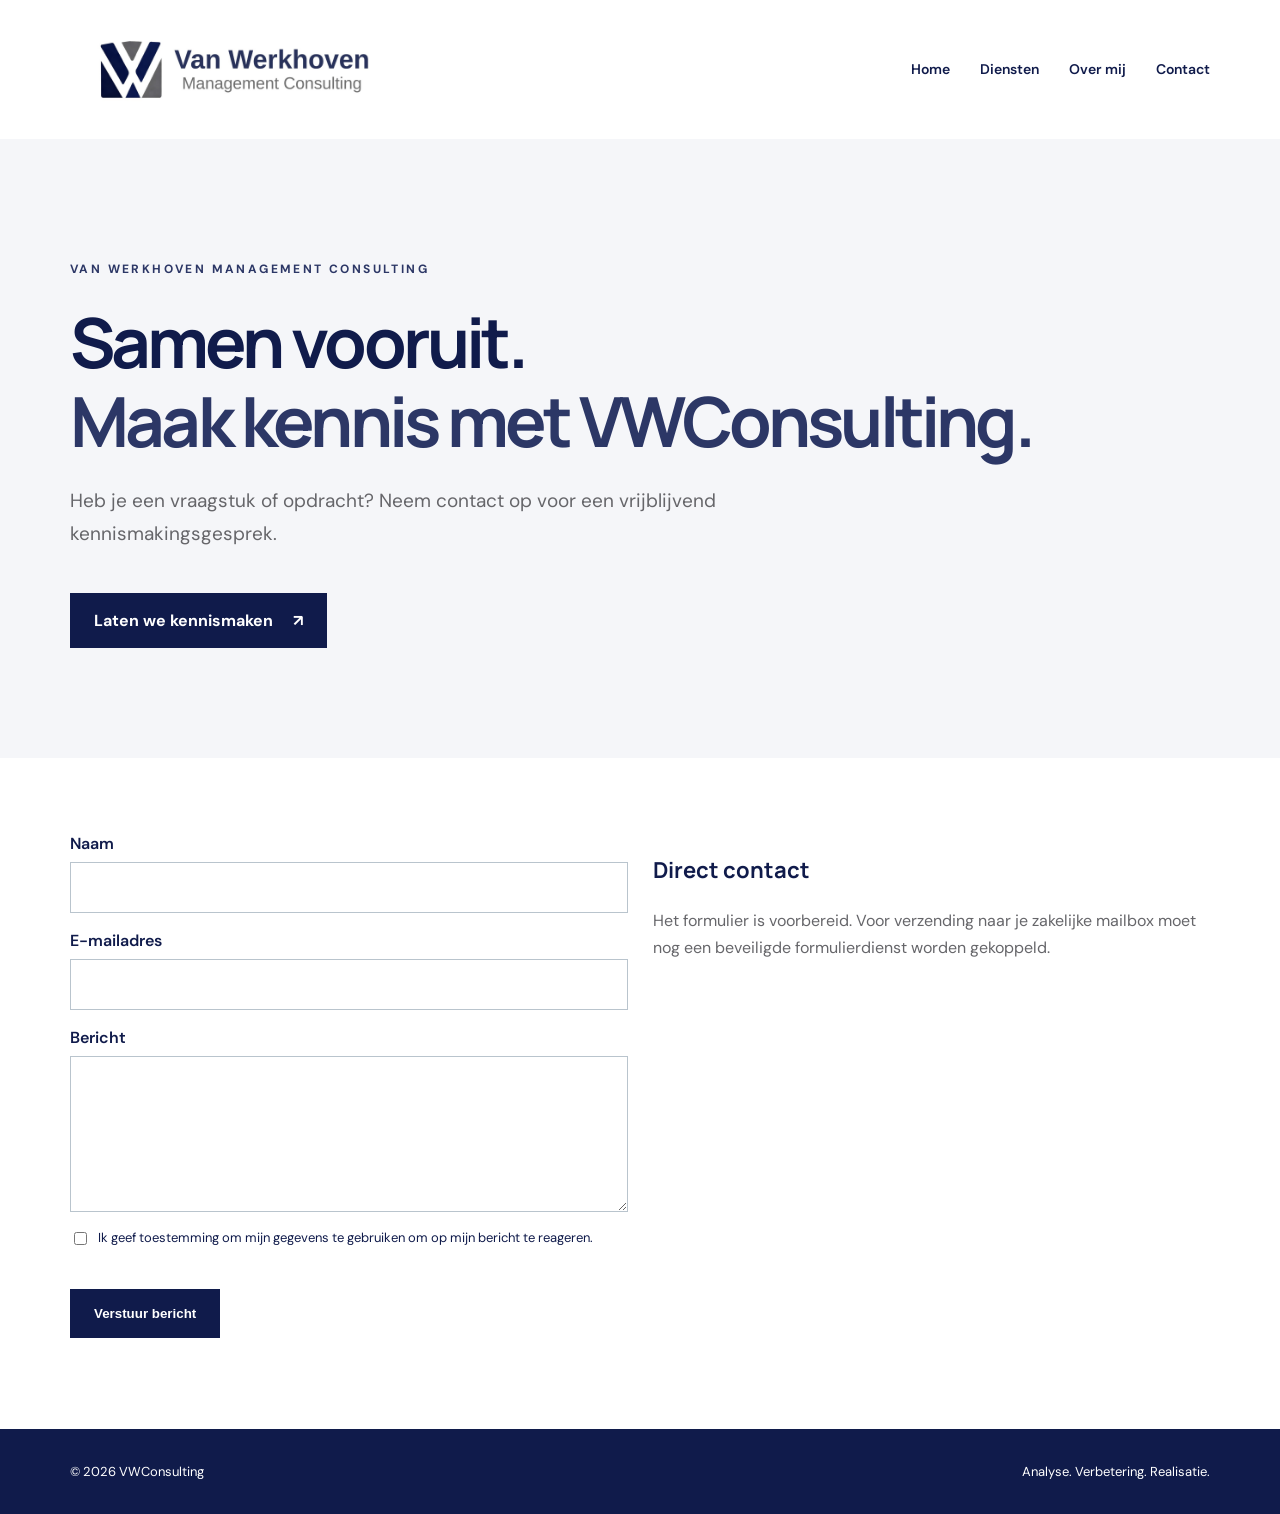
==== contact.html @ 53235c84 "Eerste versie van de website vwconsulting.nl Co-Authored-By: Claude Opus 5.5 <noreply@anthropic.com>" ====
<!doctype html><html lang="nl"><head><meta charset="utf-8"><meta name="viewport" content="width=device-width,initial-scale=1"><meta name="description" content="Heb je een vraagstuk of opdracht? Neem contact op voor een vrijblijvend kennismakingsgesprek."><title>Contact | VWConsulting</title><link rel="stylesheet" href="assets/style.css"></head><body><header class="header"><a class="brand" href="index.html"><img class="brandlogo" src="assets/logo-vwconsulting.png" alt="Van Werkhoven Management Consulting"></a><button class="menu" aria-label="Menu openen" aria-expanded="false">☰</button><nav><a href="index.html">Home</a><a href="diensten.html">Diensten</a><a href="over-mij.html">Over mij</a><a href="contact.html">Contact</a></nav></header><main><section class="hero"><p class="eyebrow">VAN WERKHOVEN MANAGEMENT CONSULTING</p><h1>Samen vooruit.<br><em>Maak kennis met VWConsulting.</em></h1><p class="lead">Heb je een vraagstuk of opdracht? Neem contact op voor een vrijblijvend kennismakingsgesprek.</p><a class="button" href="contact.html">Laten we kennismaken <span>↗</span></a></section><section class="contact"><form id="contactForm"><label>Naam<input name="name" required autocomplete="name"></label><label>E-mailadres<input type="email" name="email" required autocomplete="email"></label><label>Bericht<textarea name="message" rows="6" required></textarea></label><label class="consent"><input type="checkbox" required> Ik geef toestemming om mijn gegevens te gebruiken om op mijn bericht te reageren.</label><button type="submit">Verstuur bericht</button><p id="formStatus" role="status"></p></form><aside><h3>Direct contact</h3><p>Het formulier is voorbereid. Voor verzending naar je zakelijke mailbox moet nog een beveiligde formulierdienst worden gekoppeld.</p></aside></section></main><footer><span>© <span id="year"></span> VWConsulting</span><span>Analyse. Verbetering. Realisatie.</span></footer><script src="assets/app.js"></script></body></html>
---- assets/style.css ----
@import url('https://fonts.googleapis.com/css2?family=DM+Sans:wght@400;500;600;700&family=Manrope:wght@400;500;600;700;800&display=swap');:root{--ink:#101b4b;--muted:#66666a;--accent:#2c3766;--bg:#f5f6f9}*{box-sizing:border-box}html{scroll-behavior:smooth}body{margin:0;color:var(--ink);background:white;font-family:"DM Sans",Arial,sans-serif}a{color:inherit;text-decoration:none}.header{max-width:1200px;margin:auto;padding:28px 30px;display:flex;align-items:center;justify-content:space-between;gap:24px}.brand{display:flex;align-items:center;gap:12px;font-weight:800;letter-spacing:.14em;font-size:15px}.brandmark{display:grid;place-items:center;width:49px;height:49px;background:var(--ink);color:#fff;font-size:20px;letter-spacing:-.08em}.brand small{display:block;letter-spacing:.06em;font-size:10px;font-weight:500;color:var(--muted);margin-top:4px}.header nav{display:flex;gap:30px;font-size:14px;font-weight:600}.header nav a:hover{color:var(--accent)}.menu{display:none}.hero{background:var(--bg);padding:110px max(30px,calc((100vw - 1140px)/2));min-height:550px}.eyebrow{font-size:12px;font-weight:700;letter-spacing:.2em;color:var(--accent)}h1,h2,h3{font-family:Manrope,Arial,sans-serif}h1{font-size:clamp(38px,5.4vw,76px);line-height:1.15;letter-spacing:-.055em;margin:25px 0}h1 em{font-style:normal;color:var(--accent)}.lead{font-size:19px;line-height:1.7;max-width:690px;color:var(--muted)}.button,button[type=submit]{display:inline-flex;gap:20px;align-items:center;background:var(--ink);color:white;border:0;padding:17px 24px;font-weight:700;margin-top:24px;cursor:pointer}.button:hover,button[type=submit]:hover{background:var(--accent)}.grid,.profile,.contact{max-width:1200px;margin:75px auto;padding:0 30px;display:grid;gap:25px}.grid{grid-template-columns:repeat(auto-fit,minmax(240px,1fr))}.grid article{padding:35px;background:var(--bg);border-top:3px solid var(--accent)}h3{font-size:22px}.grid p,.profile p,.contact p{line-height:1.7;color:var(--muted)}main>.button,main>p{max-width:1140px;margin:0 auto 80px;padding:0 30px}.profile,.contact{grid-template-columns:1fr 1fr;align-items:start}.placeholder{min-height:320px;display:grid;place-items:center;background:#dce5ea;color:var(--muted)}label{display:block;font-weight:600;margin-bottom:17px}input:not([type=checkbox]),textarea{display:block;width:100%;padding:14px;border:1px solid #b9c4cd;margin-top:8px;font:inherit}label.consent{font-size:13px;font-weight:400;display:flex;align-items:start;gap:8px}footer{background:var(--ink);color:white;padding:34px max(30px,calc((100vw - 1140px)/2));display:flex;justify-content:space-between;font-size:13px}@media(max-width:700px){.header{padding:20px}.menu{display:block;border:0;background:none;font-size:26px}.header nav{display:none;position:absolute;top:85px;left:0;right:0;background:white;z-index:3;padding:25px;flex-direction:column;box-shadow:0 12px 20px #0001}.header nav.open{display:flex}.hero{padding:70px 24px;min-height:0}.profile,.contact{grid-template-columns:1fr}footer{gap:15px;flex-direction:column}}
.brandlogo{display:block;width:min(330px,49vw);height:auto}.header{min-height:100px}@media(max-width:700px){.brandlogo{width:min(235px,65vw)}}
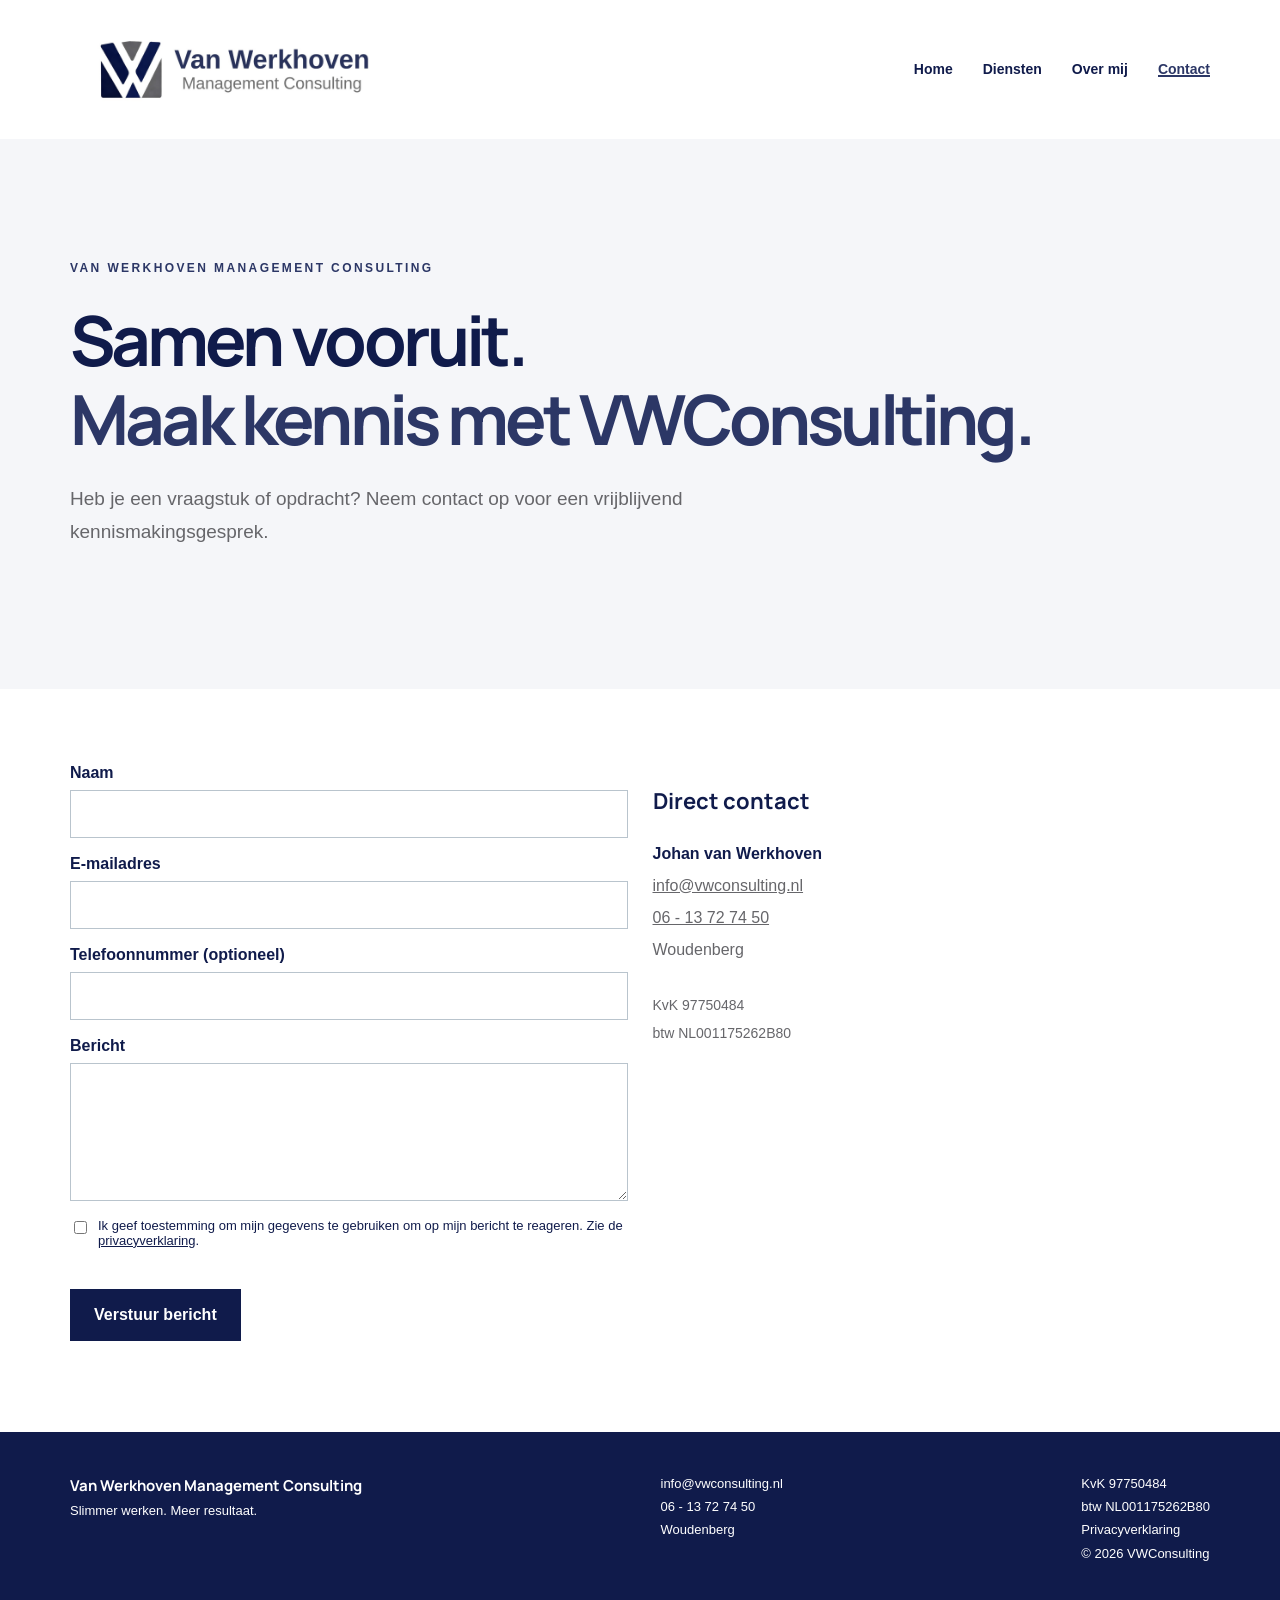
==== commit 87d26e25: "Profielfoto, advertentieteksten, bedrijfsgegevens, privacyverklaring en Web3Forms-formulier Co-Autho" ====
--- a/contact.html
+++ b/contact.html
@@ -1 +1,71 @@
-<!doctype html><html lang="nl"><head><meta charset="utf-8"><meta name="viewport" content="width=device-width,initial-scale=1"><meta name="description" content="Heb je een vraagstuk of opdracht? Neem contact op voor een vrijblijvend kennismakingsgesprek."><title>Contact | VWConsulting</title><link rel="stylesheet" href="assets/style.css"></head><body><header class="header"><a class="brand" href="index.html"><img class="brandlogo" src="assets/logo-vwconsulting.png" alt="Van Werkhoven Management Consulting"></a><button class="menu" aria-label="Menu openen" aria-expanded="false">☰</button><nav><a href="index.html">Home</a><a href="diensten.html">Diensten</a><a href="over-mij.html">Over mij</a><a href="contact.html">Contact</a></nav></header><main><section class="hero"><p class="eyebrow">VAN WERKHOVEN MANAGEMENT CONSULTING</p><h1>Samen vooruit.<br><em>Maak kennis met VWConsulting.</em></h1><p class="lead">Heb je een vraagstuk of opdracht? Neem contact op voor een vrijblijvend kennismakingsgesprek.</p><a class="button" href="contact.html">Laten we kennismaken <span>↗</span></a></section><section class="contact"><form id="contactForm"><label>Naam<input name="name" required autocomplete="name"></label><label>E-mailadres<input type="email" name="email" required autocomplete="email"></label><label>Bericht<textarea name="message" rows="6" required></textarea></label><label class="consent"><input type="checkbox" required> Ik geef toestemming om mijn gegevens te gebruiken om op mijn bericht te reageren.</label><button type="submit">Verstuur bericht</button><p id="formStatus" role="status"></p></form><aside><h3>Direct contact</h3><p>Het formulier is voorbereid. Voor verzending naar je zakelijke mailbox moet nog een beveiligde formulierdienst worden gekoppeld.</p></aside></section></main><footer><span>© <span id="year"></span> VWConsulting</span><span>Analyse. Verbetering. Realisatie.</span></footer><script src="assets/app.js"></script></body></html>+<!doctype html>
+<html lang="nl">
+<head>
+<meta charset="utf-8">
+<meta name="viewport" content="width=device-width,initial-scale=1">
+<meta name="description" content="Heb je een vraagstuk of opdracht? Neem contact op voor een vrijblijvend kennismakingsgesprek.">
+<title>Contact | VWConsulting</title>
+<link rel="stylesheet" href="assets/style.css">
+</head>
+<body>
+<header class="header">
+  <a class="brand" href="index.html"><img class="brandlogo" src="assets/logo-vwconsulting.png" alt="Van Werkhoven Management Consulting"></a>
+  <button class="menu" aria-label="Menu openen" aria-expanded="false">☰</button>
+  <nav><a href="index.html">Home</a><a href="diensten.html">Diensten</a><a href="over-mij.html">Over mij</a><a href="contact.html" aria-current="page">Contact</a></nav>
+</header>
+<main>
+<section class="hero">
+  <p class="eyebrow">VAN WERKHOVEN MANAGEMENT CONSULTING</p>
+  <h1>Samen vooruit.<br><em>Maak kennis met VWConsulting.</em></h1>
+  <p class="lead">Heb je een vraagstuk of opdracht? Neem contact op voor een vrijblijvend kennismakingsgesprek.</p>
+</section>
+<section class="contact">
+  <form id="contactForm" action="https://api.web3forms.com/submit" method="POST">
+    <!-- Web3Forms access key: aan te vragen op web3forms.com met info@vwconsulting.nl -->
+    <input type="hidden" name="access_key" value="WEB3FORMS_ACCESS_KEY">
+    <input type="hidden" name="subject" value="Nieuw bericht via vwconsulting.nl">
+    <input type="hidden" name="from_name" value="Website VWConsulting">
+    <input type="checkbox" name="botcheck" class="hidden" style="display:none" tabindex="-1" autocomplete="off">
+    <label>Naam<input name="name" required autocomplete="name"></label>
+    <label>E-mailadres<input type="email" name="email" required autocomplete="email"></label>
+    <label>Telefoonnummer (optioneel)<input type="tel" name="phone" autocomplete="tel"></label>
+    <label>Bericht<textarea name="message" rows="6" required></textarea></label>
+    <label class="consent"><input type="checkbox" required> <span>Ik geef toestemming om mijn gegevens te gebruiken om op mijn bericht te reageren. Zie de <a href="privacy.html">privacyverklaring</a>.</span></label>
+    <button type="submit">Verstuur bericht</button>
+    <p id="formStatus" role="status"></p>
+  </form>
+  <aside>
+    <h3>Direct contact</h3>
+    <ul class="details">
+      <li><strong>Johan van Werkhoven</strong></li>
+      <li><a href="mailto:info@vwconsulting.nl">info@vwconsulting.nl</a></li>
+      <li><a href="tel:+31613727450">06 - 13 72 74 50</a></li>
+      <li>Woudenberg</li>
+    </ul>
+    <ul class="details small">
+      <li>KvK 97750484</li>
+      <li>btw NL001175262B80</li>
+    </ul>
+  </aside>
+</section>
+</main>
+<footer>
+  <div class="footer-main">
+    <strong>Van Werkhoven Management Consulting</strong>
+    <span>Slimmer werken. Meer resultaat.</span>
+  </div>
+  <div class="footer-contact">
+    <a href="mailto:info@vwconsulting.nl">info@vwconsulting.nl</a>
+    <a href="tel:+31613727450">06 - 13 72 74 50</a>
+    <span>Woudenberg</span>
+  </div>
+  <div class="footer-legal">
+    <span>KvK 97750484</span>
+    <span>btw NL001175262B80</span>
+    <a href="privacy.html">Privacyverklaring</a>
+    <span>© <span id="year"></span> VWConsulting</span>
+  </div>
+</footer>
+<script src="assets/app.js"></script>
+</body>
+</html>
--- a/assets/style.css
+++ b/assets/style.css
@@ -1,2 +1,22 @@
-@import url('https://fonts.googleapis.com/css2?family=DM+Sans:wght@400;500;600;700&family=Manrope:wght@400;500;600;700;800&display=swap');:root{--ink:#101b4b;--muted:#66666a;--accent:#2c3766;--bg:#f5f6f9}*{box-sizing:border-box}html{scroll-behavior:smooth}body{margin:0;color:var(--ink);background:white;font-family:"DM Sans",Arial,sans-serif}a{color:inherit;text-decoration:none}.header{max-width:1200px;margin:auto;padding:28px 30px;display:flex;align-items:center;justify-content:space-between;gap:24px}.brand{display:flex;align-items:center;gap:12px;font-weight:800;letter-spacing:.14em;font-size:15px}.brandmark{display:grid;place-items:center;width:49px;height:49px;background:var(--ink);color:#fff;font-size:20px;letter-spacing:-.08em}.brand small{display:block;letter-spacing:.06em;font-size:10px;font-weight:500;color:var(--muted);margin-top:4px}.header nav{display:flex;gap:30px;font-size:14px;font-weight:600}.header nav a:hover{color:var(--accent)}.menu{display:none}.hero{background:var(--bg);padding:110px max(30px,calc((100vw - 1140px)/2));min-height:550px}.eyebrow{font-size:12px;font-weight:700;letter-spacing:.2em;color:var(--accent)}h1,h2,h3{font-family:Manrope,Arial,sans-serif}h1{font-size:clamp(38px,5.4vw,76px);line-height:1.15;letter-spacing:-.055em;margin:25px 0}h1 em{font-style:normal;color:var(--accent)}.lead{font-size:19px;line-height:1.7;max-width:690px;color:var(--muted)}.button,button[type=submit]{display:inline-flex;gap:20px;align-items:center;background:var(--ink);color:white;border:0;padding:17px 24px;font-weight:700;margin-top:24px;cursor:pointer}.button:hover,button[type=submit]:hover{background:var(--accent)}.grid,.profile,.contact{max-width:1200px;margin:75px auto;padding:0 30px;display:grid;gap:25px}.grid{grid-template-columns:repeat(auto-fit,minmax(240px,1fr))}.grid article{padding:35px;background:var(--bg);border-top:3px solid var(--accent)}h3{font-size:22px}.grid p,.profile p,.contact p{line-height:1.7;color:var(--muted)}main>.button,main>p{max-width:1140px;margin:0 auto 80px;padding:0 30px}.profile,.contact{grid-template-columns:1fr 1fr;align-items:start}.placeholder{min-height:320px;display:grid;place-items:center;background:#dce5ea;color:var(--muted)}label{display:block;font-weight:600;margin-bottom:17px}input:not([type=checkbox]),textarea{display:block;width:100%;padding:14px;border:1px solid #b9c4cd;margin-top:8px;font:inherit}label.consent{font-size:13px;font-weight:400;display:flex;align-items:start;gap:8px}footer{background:var(--ink);color:white;padding:34px max(30px,calc((100vw - 1140px)/2));display:flex;justify-content:space-between;font-size:13px}@media(max-width:700px){.header{padding:20px}.menu{display:block;border:0;background:none;font-size:26px}.header nav{display:none;position:absolute;top:85px;left:0;right:0;background:white;z-index:3;padding:25px;flex-direction:column;box-shadow:0 12px 20px #0001}.header nav.open{display:flex}.hero{padding:70px 24px;min-height:0}.profile,.contact{grid-template-columns:1fr}footer{gap:15px;flex-direction:column}}
+@font-face{font-family:"DM Sans";font-style:normal;font-weight:400 700;font-display:swap;src:url(fonts/dm-sans-latin.woff2) format("woff2")}@font-face{font-family:Manrope;font-style:normal;font-weight:400 800;font-display:swap;src:url(fonts/manrope-latin.woff2) format("woff2")}:root{--ink:#101b4b;--muted:#66666a;--accent:#2c3766;--bg:#f5f6f9}*{box-sizing:border-box}html{scroll-behavior:smooth}body{margin:0;color:var(--ink);background:white;font-family:"DM Sans",Arial,sans-serif}a{color:inherit;text-decoration:none}.header{max-width:1200px;margin:auto;padding:28px 30px;display:flex;align-items:center;justify-content:space-between;gap:24px}.brand{display:flex;align-items:center;gap:12px;font-weight:800;letter-spacing:.14em;font-size:15px}.brandmark{display:grid;place-items:center;width:49px;height:49px;background:var(--ink);color:#fff;font-size:20px;letter-spacing:-.08em}.brand small{display:block;letter-spacing:.06em;font-size:10px;font-weight:500;color:var(--muted);margin-top:4px}.header nav{display:flex;gap:30px;font-size:14px;font-weight:600}.header nav a:hover{color:var(--accent)}.menu{display:none}.hero{background:var(--bg);padding:110px max(30px,calc((100vw - 1140px)/2));min-height:550px}.eyebrow{font-size:12px;font-weight:700;letter-spacing:.2em;color:var(--accent)}h1,h2,h3{font-family:Manrope,Arial,sans-serif}h1{font-size:clamp(38px,5.4vw,76px);line-height:1.15;letter-spacing:-.055em;margin:25px 0}h1 em{font-style:normal;color:var(--accent)}.lead{font-size:19px;line-height:1.7;max-width:690px;color:var(--muted)}.button,button[type=submit]{display:inline-flex;font:inherit;font-weight:700;gap:20px;align-items:center;background:var(--ink);color:white;border:0;padding:17px 24px;font-weight:700;margin-top:24px;cursor:pointer}.button:hover,button[type=submit]:hover{background:var(--accent)}.grid,.profile,.contact{max-width:1200px;margin:75px auto;padding:0 30px;display:grid;gap:25px}.grid{grid-template-columns:repeat(auto-fit,minmax(240px,1fr))}.grid article{padding:35px;background:var(--bg);border-top:3px solid var(--accent)}h3{font-size:22px}.grid p,.profile p,.contact p{line-height:1.7;color:var(--muted)}main>.button,main>p{max-width:1200px;margin:0 auto 80px;padding:0 30px}.profile,.contact{grid-template-columns:1fr 1fr;align-items:start}.placeholder{min-height:320px;display:grid;place-items:center;background:#dce5ea;color:var(--muted)}label{display:block;font-weight:600;margin-bottom:17px}input:not([type=checkbox]),textarea{display:block;width:100%;padding:14px;border:1px solid #b9c4cd;margin-top:8px;font:inherit}label.consent{font-size:13px;font-weight:400;display:flex;align-items:start;gap:8px}footer{background:var(--ink);color:white;padding:40px max(30px,calc((100vw - 1140px)/2));display:flex;flex-wrap:wrap;justify-content:space-between;gap:24px 40px;font-size:13px;line-height:1.8}footer>div{display:flex;flex-direction:column}footer .footer-main strong{font-family:Manrope,Arial,sans-serif;font-size:15px}footer a:hover{text-decoration:underline}@media(max-width:700px){.header{padding:20px}.menu{display:block;border:0;background:none;font-size:26px}.header nav{display:none;position:absolute;top:85px;left:0;right:0;background:white;z-index:3;padding:25px;flex-direction:column;box-shadow:0 12px 20px #0001}.header nav.open{display:flex}.hero{padding:70px 24px;min-height:0}.profile,.contact{grid-template-columns:1fr}footer{gap:15px;flex-direction:column}}
 .brandlogo{display:block;width:min(330px,49vw);height:auto}.header{min-height:100px}@media(max-width:700px){.brandlogo{width:min(235px,65vw)}}
+
+.header nav a[aria-current=page]{color:var(--accent);box-shadow:inset 0 -2px 0 var(--accent)}
+.hero-photo{display:grid;grid-template-columns:1.4fr 1fr;gap:50px;align-items:center}
+.portrait{display:block;width:100%;height:auto;aspect-ratio:2/3;object-fit:cover}
+.hero-photo .portrait{max-width:400px;justify-self:end}
+.profile .portrait{max-width:440px}
+.benefits{max-width:1200px;margin:-30px auto 60px;padding:0 30px;display:flex;flex-wrap:wrap;gap:15px 50px;font-family:Manrope,Arial,sans-serif;font-weight:700;font-size:18px}
+.cta{background:var(--ink);color:white;padding:60px max(30px,calc((100vw - 1140px)/2));display:flex;flex-wrap:wrap;align-items:center;justify-content:space-between;gap:20px 40px;border-bottom:1px solid #ffffff22}
+.cta h2{font-size:clamp(26px,3vw,36px);margin:0 0 10px;letter-spacing:-.03em}.cta p{margin:0;color:#c9cfe2}
+.button.light{background:white;color:var(--ink);margin-top:0}.button.light:hover{background:#dfe3ef}
+.steps,.text{max-width:1200px;margin:75px auto;padding:0 30px}
+.steps ol{list-style:none;padding:0;display:grid;grid-template-columns:repeat(auto-fit,minmax(220px,1fr));gap:25px;counter-reset:s}
+.steps li{counter-increment:s;padding:28px;border-left:3px solid var(--accent);background:var(--bg);line-height:1.7;color:var(--muted)}
+.steps li strong{display:block;color:var(--ink);font-family:Manrope,Arial,sans-serif;font-size:19px}.steps li strong::before{content:counter(s) ". "}
+.text{max-width:820px}.text h2{font-size:22px;margin-top:40px}.text p{line-height:1.75;color:var(--muted)}.text a,.consent a,.details a{text-decoration:underline}
+.hero-small{min-height:0;padding-top:70px;padding-bottom:60px}
+.details{list-style:none;padding:0;margin:0 0 25px;line-height:2;color:var(--muted)}.details strong{color:var(--ink)}.details.small{font-size:14px}
+#formStatus.ok{color:#1d6b3a;font-weight:600}#formStatus.error{color:#a3262a;font-weight:600}
+button[type=submit][disabled]{opacity:.6;cursor:wait}
+@media(max-width:700px){.hero-photo{grid-template-columns:1fr}.hero-photo .portrait{justify-self:start;max-width:280px}.benefits{margin-top:-20px}}
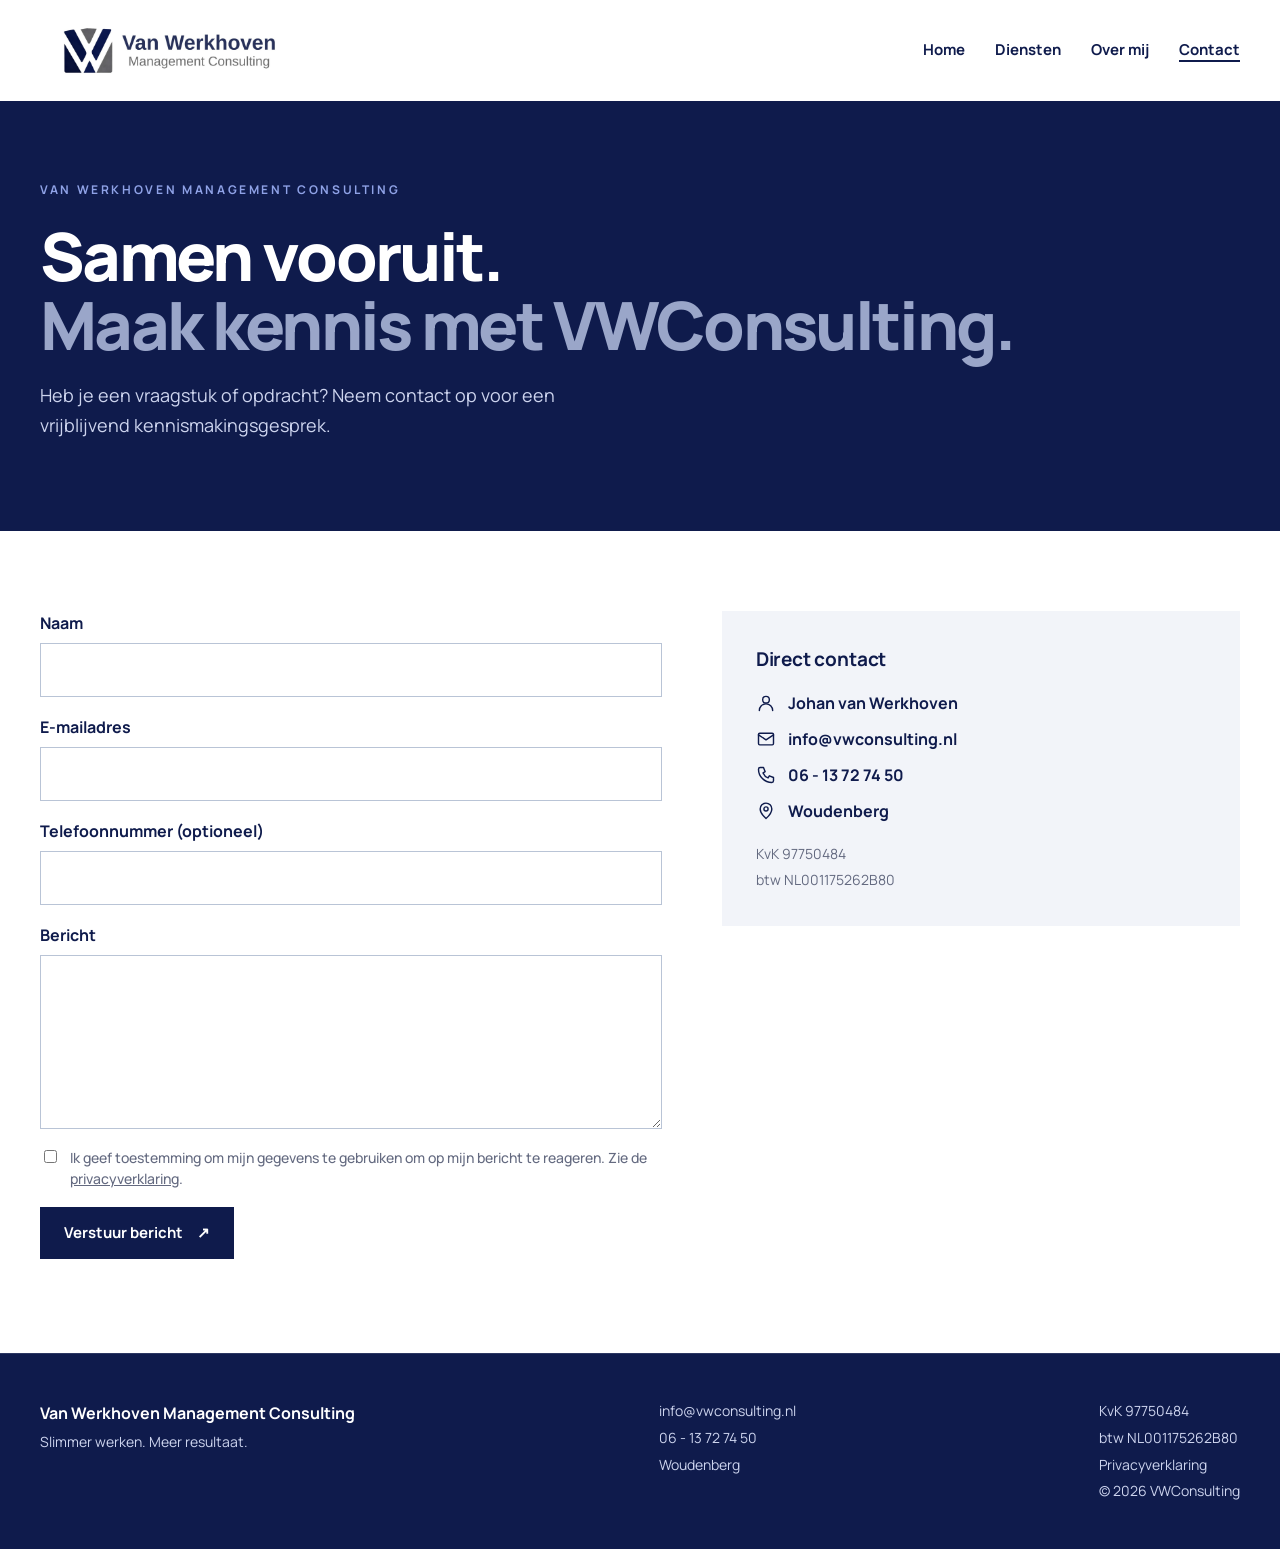
==== commit 800dc262: "Ontwerp omgezet naar variant Navy zakelijk Co-Authored-By: Claude Opus 5.5 <noreply@anthropic.com> C" ====
--- a/contact.html
+++ b/contact.html
@@ -5,24 +5,27 @@
 <meta name="viewport" content="width=device-width,initial-scale=1">
 <meta name="description" content="Heb je een vraagstuk of opdracht? Neem contact op voor een vrijblijvend kennismakingsgesprek.">
 <title>Contact | VWConsulting</title>
+<link rel="preload" href="assets/fonts/manrope-latin.woff2" as="font" type="font/woff2" crossorigin>
 <link rel="stylesheet" href="assets/style.css">
 </head>
 <body>
 <header class="header">
-  <a class="brand" href="index.html"><img class="brandlogo" src="assets/logo-vwconsulting.png" alt="Van Werkhoven Management Consulting"></a>
+  <a class="brand" href="index.html"><img class="brandlogo" src="assets/logo-vwconsulting.png" alt="Van Werkhoven Management Consulting" width="1536" height="384"></a>
   <button class="menu" aria-label="Menu openen" aria-expanded="false">☰</button>
   <nav><a href="index.html">Home</a><a href="diensten.html">Diensten</a><a href="over-mij.html">Over mij</a><a href="contact.html" aria-current="page">Contact</a></nav>
 </header>
 <main>
-<section class="hero">
-  <p class="eyebrow">VAN WERKHOVEN MANAGEMENT CONSULTING</p>
-  <h1>Samen vooruit.<br><em>Maak kennis met VWConsulting.</em></h1>
-  <p class="lead">Heb je een vraagstuk of opdracht? Neem contact op voor een vrijblijvend kennismakingsgesprek.</p>
+<section class="hero plain">
+  <div class="txt">
+    <p class="eyebrow">VAN WERKHOVEN MANAGEMENT CONSULTING</p>
+    <h1>Samen vooruit.<br><em>Maak kennis met VWConsulting.</em></h1>
+    <p class="lead">Heb je een vraagstuk of opdracht? Neem contact op voor een vrijblijvend kennismakingsgesprek.</p>
+  </div>
 </section>
 <section class="contact">
   <form id="contactForm" action="https://api.web3forms.com/submit" method="POST">
-    <!-- Web3Forms access key: aan te vragen op web3forms.com met info@vwconsulting.nl -->
-    <input type="hidden" name="access_key" value="WEB3FORMS_ACCESS_KEY">
+    <!-- Web3Forms access key (account info@vwconsulting.nl) -->
+    <input type="hidden" name="access_key" value="852b4a95-2b68-4050-84a2-bf7feefad9ca">
     <input type="hidden" name="subject" value="Nieuw bericht via vwconsulting.nl">
     <input type="hidden" name="from_name" value="Website VWConsulting">
     <input type="checkbox" name="botcheck" class="hidden" style="display:none" tabindex="-1" autocomplete="off">
@@ -31,35 +34,32 @@
     <label>Telefoonnummer (optioneel)<input type="tel" name="phone" autocomplete="tel"></label>
     <label>Bericht<textarea name="message" rows="6" required></textarea></label>
     <label class="consent"><input type="checkbox" required> <span>Ik geef toestemming om mijn gegevens te gebruiken om op mijn bericht te reageren. Zie de <a href="privacy.html">privacyverklaring</a>.</span></label>
-    <button type="submit">Verstuur bericht</button>
+    <button type="submit">Verstuur bericht <span>↗</span></button>
     <p id="formStatus" role="status"></p>
   </form>
   <aside>
     <h3>Direct contact</h3>
-    <ul class="details">
-      <li><strong>Johan van Werkhoven</strong></li>
-      <li><a href="mailto:info@vwconsulting.nl">info@vwconsulting.nl</a></li>
-      <li><a href="tel:+31613727450">06 - 13 72 74 50</a></li>
-      <li>Woudenberg</li>
-    </ul>
-    <ul class="details small">
-      <li>KvK 97750484</li>
-      <li>btw NL001175262B80</li>
-    </ul>
+    <ul class="contactlist">
+    <li><svg class="icon" viewBox="0 0 24 24" fill="none" stroke="currentColor" stroke-width="1.7" stroke-linecap="round" stroke-linejoin="round" aria-hidden="true"><circle cx="12" cy="8" r="4"/><path d="M4 21a8 8 0 0 1 16 0"/></svg>Johan van Werkhoven</li>
+    <li><svg class="icon" viewBox="0 0 24 24" fill="none" stroke="currentColor" stroke-width="1.7" stroke-linecap="round" stroke-linejoin="round" aria-hidden="true"><rect x="3" y="5" width="18" height="14" rx="1.5"/><path d="m3 7 9 6 9-6"/></svg><a href="mailto:info@vwconsulting.nl">info@vwconsulting.nl</a></li>
+    <li><svg class="icon" viewBox="0 0 24 24" fill="none" stroke="currentColor" stroke-width="1.7" stroke-linecap="round" stroke-linejoin="round" aria-hidden="true"><path d="M5 3h4l2 5-2.5 1.5a11 11 0 0 0 6 6L16 13l5 2v4a2 2 0 0 1-2 2A16 16 0 0 1 3 5a2 2 0 0 1 2-2z"/></svg><a href="tel:+31613727450">06 - 13 72 74 50</a></li>
+    <li><svg class="icon" viewBox="0 0 24 24" fill="none" stroke="currentColor" stroke-width="1.7" stroke-linecap="round" stroke-linejoin="round" aria-hidden="true"><path d="M12 21s-7-6.2-7-11.5a7 7 0 0 1 14 0C19 14.8 12 21 12 21z"/><circle cx="12" cy="9.5" r="2.5"/></svg>Woudenberg</li>
+  </ul>
+    <p class="legal">KvK 97750484<br>btw NL001175262B80</p>
   </aside>
 </section>
 </main>
 <footer>
-  <div class="footer-main">
+  <div>
     <strong>Van Werkhoven Management Consulting</strong>
     <span>Slimmer werken. Meer resultaat.</span>
   </div>
-  <div class="footer-contact">
+  <div>
     <a href="mailto:info@vwconsulting.nl">info@vwconsulting.nl</a>
     <a href="tel:+31613727450">06 - 13 72 74 50</a>
     <span>Woudenberg</span>
   </div>
-  <div class="footer-legal">
+  <div>
     <span>KvK 97750484</span>
     <span>btw NL001175262B80</span>
     <a href="privacy.html">Privacyverklaring</a>
--- a/assets/style.css
+++ b/assets/style.css
@@ -1,22 +1,134 @@
-@font-face{font-family:"DM Sans";font-style:normal;font-weight:400 700;font-display:swap;src:url(fonts/dm-sans-latin.woff2) format("woff2")}@font-face{font-family:Manrope;font-style:normal;font-weight:400 800;font-display:swap;src:url(fonts/manrope-latin.woff2) format("woff2")}:root{--ink:#101b4b;--muted:#66666a;--accent:#2c3766;--bg:#f5f6f9}*{box-sizing:border-box}html{scroll-behavior:smooth}body{margin:0;color:var(--ink);background:white;font-family:"DM Sans",Arial,sans-serif}a{color:inherit;text-decoration:none}.header{max-width:1200px;margin:auto;padding:28px 30px;display:flex;align-items:center;justify-content:space-between;gap:24px}.brand{display:flex;align-items:center;gap:12px;font-weight:800;letter-spacing:.14em;font-size:15px}.brandmark{display:grid;place-items:center;width:49px;height:49px;background:var(--ink);color:#fff;font-size:20px;letter-spacing:-.08em}.brand small{display:block;letter-spacing:.06em;font-size:10px;font-weight:500;color:var(--muted);margin-top:4px}.header nav{display:flex;gap:30px;font-size:14px;font-weight:600}.header nav a:hover{color:var(--accent)}.menu{display:none}.hero{background:var(--bg);padding:110px max(30px,calc((100vw - 1140px)/2));min-height:550px}.eyebrow{font-size:12px;font-weight:700;letter-spacing:.2em;color:var(--accent)}h1,h2,h3{font-family:Manrope,Arial,sans-serif}h1{font-size:clamp(38px,5.4vw,76px);line-height:1.15;letter-spacing:-.055em;margin:25px 0}h1 em{font-style:normal;color:var(--accent)}.lead{font-size:19px;line-height:1.7;max-width:690px;color:var(--muted)}.button,button[type=submit]{display:inline-flex;font:inherit;font-weight:700;gap:20px;align-items:center;background:var(--ink);color:white;border:0;padding:17px 24px;font-weight:700;margin-top:24px;cursor:pointer}.button:hover,button[type=submit]:hover{background:var(--accent)}.grid,.profile,.contact{max-width:1200px;margin:75px auto;padding:0 30px;display:grid;gap:25px}.grid{grid-template-columns:repeat(auto-fit,minmax(240px,1fr))}.grid article{padding:35px;background:var(--bg);border-top:3px solid var(--accent)}h3{font-size:22px}.grid p,.profile p,.contact p{line-height:1.7;color:var(--muted)}main>.button,main>p{max-width:1200px;margin:0 auto 80px;padding:0 30px}.profile,.contact{grid-template-columns:1fr 1fr;align-items:start}.placeholder{min-height:320px;display:grid;place-items:center;background:#dce5ea;color:var(--muted)}label{display:block;font-weight:600;margin-bottom:17px}input:not([type=checkbox]),textarea{display:block;width:100%;padding:14px;border:1px solid #b9c4cd;margin-top:8px;font:inherit}label.consent{font-size:13px;font-weight:400;display:flex;align-items:start;gap:8px}footer{background:var(--ink);color:white;padding:40px max(30px,calc((100vw - 1140px)/2));display:flex;flex-wrap:wrap;justify-content:space-between;gap:24px 40px;font-size:13px;line-height:1.8}footer>div{display:flex;flex-direction:column}footer .footer-main strong{font-family:Manrope,Arial,sans-serif;font-size:15px}footer a:hover{text-decoration:underline}@media(max-width:700px){.header{padding:20px}.menu{display:block;border:0;background:none;font-size:26px}.header nav{display:none;position:absolute;top:85px;left:0;right:0;background:white;z-index:3;padding:25px;flex-direction:column;box-shadow:0 12px 20px #0001}.header nav.open{display:flex}.hero{padding:70px 24px;min-height:0}.profile,.contact{grid-template-columns:1fr}footer{gap:15px;flex-direction:column}}
-.brandlogo{display:block;width:min(330px,49vw);height:auto}.header{min-height:100px}@media(max-width:700px){.brandlogo{width:min(235px,65vw)}}
+@font-face{font-family:Manrope;font-style:normal;font-weight:400 800;font-display:swap;src:url(fonts/manrope-latin.woff2) format("woff2")}
 
-.header nav a[aria-current=page]{color:var(--accent);box-shadow:inset 0 -2px 0 var(--accent)}
-.hero-photo{display:grid;grid-template-columns:1.4fr 1fr;gap:50px;align-items:center}
-.portrait{display:block;width:100%;height:auto;aspect-ratio:2/3;object-fit:cover}
-.hero-photo .portrait{max-width:400px;justify-self:end}
-.profile .portrait{max-width:440px}
-.benefits{max-width:1200px;margin:-30px auto 60px;padding:0 30px;display:flex;flex-wrap:wrap;gap:15px 50px;font-family:Manrope,Arial,sans-serif;font-weight:700;font-size:18px}
-.cta{background:var(--ink);color:white;padding:60px max(30px,calc((100vw - 1140px)/2));display:flex;flex-wrap:wrap;align-items:center;justify-content:space-between;gap:20px 40px;border-bottom:1px solid #ffffff22}
-.cta h2{font-size:clamp(26px,3vw,36px);margin:0 0 10px;letter-spacing:-.03em}.cta p{margin:0;color:#c9cfe2}
-.button.light{background:white;color:var(--ink);margin-top:0}.button.light:hover{background:#dfe3ef}
-.steps,.text{max-width:1200px;margin:75px auto;padding:0 30px}
-.steps ol{list-style:none;padding:0;display:grid;grid-template-columns:repeat(auto-fit,minmax(220px,1fr));gap:25px;counter-reset:s}
-.steps li{counter-increment:s;padding:28px;border-left:3px solid var(--accent);background:var(--bg);line-height:1.7;color:var(--muted)}
-.steps li strong{display:block;color:var(--ink);font-family:Manrope,Arial,sans-serif;font-size:19px}.steps li strong::before{content:counter(s) ". "}
-.text{max-width:820px}.text h2{font-size:22px;margin-top:40px}.text p{line-height:1.75;color:var(--muted)}.text a,.consent a,.details a{text-decoration:underline}
-.hero-small{min-height:0;padding-top:70px;padding-bottom:60px}
-.details{list-style:none;padding:0;margin:0 0 25px;line-height:2;color:var(--muted)}.details strong{color:var(--ink)}.details.small{font-size:14px}
-#formStatus.ok{color:#1d6b3a;font-weight:600}#formStatus.error{color:#a3262a;font-weight:600}
+:root{--navy:#0f1b4c;--navy-2:#1a2a6b;--soft:#cdd4ee;--eyebrow:#8fa2e6;--muted:#646a80;--line:#e3e6ef;--bg:#f2f4f9;--wrap:1200px;--pad:max(24px,calc((100vw - var(--wrap))/2))}
+*{box-sizing:border-box}
+html{scroll-behavior:smooth}
+body{margin:0;color:var(--navy);background:#fff;font-family:Manrope,Arial,sans-serif;line-height:1.5}
+a{color:inherit;text-decoration:none}
+img{max-width:100%}
+h1,h2,h3,p{margin:0}
+h1,h2{text-wrap:balance}
+:focus-visible{outline:2px solid var(--eyebrow);outline-offset:3px}
+
+/* Header */
+.header{display:flex;align-items:center;justify-content:space-between;gap:24px;padding:18px var(--pad);min-height:96px;position:relative}
+.brandlogo{display:block;width:min(260px,55vw);height:auto}
+.header nav{display:flex;gap:30px;font-size:15px;font-weight:700}
+.header nav a:hover,.header nav a[aria-current=page]{box-shadow:inset 0 -2px 0 var(--navy)}
+.menu{display:none;border:0;background:none;font-size:28px;color:var(--navy);cursor:pointer}
+
+/* Hero: navy band, optional diagonal photo */
+.hero{background:var(--navy);color:#fff;display:grid;grid-template-columns:1.15fr 1fr;min-height:520px}
+.hero .txt{padding:72px 48px 88px var(--pad);display:flex;flex-direction:column;justify-content:center;gap:22px}
+.hero.plain{grid-template-columns:1fr;min-height:0}
+.hero.plain .txt{padding:80px var(--pad) 90px}
+.hero.small .txt{padding:60px var(--pad) 64px}
+.eyebrow{font-size:12px;letter-spacing:.22em;font-weight:700;color:var(--eyebrow)}
+h1{font-size:clamp(38px,5.2vw,68px);line-height:1.04;letter-spacing:-.04em;font-weight:800}
+h1 em{font-style:normal;color:#9aa6c9}
+.lead{font-size:18px;line-height:1.65;color:var(--soft);max-width:540px}
+.hero-photo{background:url(johan-van-werkhoven.jpg) center 20%/cover no-repeat;clip-path:polygon(18% 0,100% 0,100% 100%,0 100%)}
+.btns{display:flex;flex-wrap:wrap;gap:12px}
+.button,button[type=submit]{display:inline-flex;gap:14px;align-items:center;padding:15px 24px;font:inherit;font-weight:700;font-size:15px;background:var(--navy);color:#fff;border:0;cursor:pointer}
+.button:hover,button[type=submit]:hover{background:var(--navy-2)}
+.hero .button{background:#fff;color:var(--navy)}
+.hero .button:hover{background:#e4e8f5}
+.hero .button.ghost{background:none;color:#fff;box-shadow:inset 0 0 0 1.5px #ffffff66}
+.hero .button.ghost:hover{box-shadow:inset 0 0 0 1.5px #fff}
+
+/* Services: white cards overlapping the hero */
+.services{display:grid;grid-template-columns:repeat(4,1fr);padding:0 var(--pad);margin-top:-56px;position:relative}
+.services article{background:#fff;padding:30px 26px;border-right:1px solid var(--line);box-shadow:0 14px 30px #0f1b4c14;display:grid;gap:10px;align-content:start}
+.services article:last-child{border-right:0}
+.services.flat{margin-top:70px;grid-template-columns:repeat(auto-fit,minmax(260px,1fr));gap:20px}
+.services.flat article{border:1px solid var(--line);box-shadow:none;border-top:3px solid var(--navy)}
+.icon{width:30px;height:30px;color:var(--navy)}
+h3{font-size:19px;letter-spacing:-.01em}
+.services p,.prose p{font-size:15px;line-height:1.65;color:var(--muted)}
+
+/* Benefits */
+.benefits{display:flex;flex-wrap:wrap;justify-content:center;gap:16px 60px;padding:50px var(--pad);font-weight:800;font-size:18px}
+.benefits span{display:flex;align-items:center;gap:12px}
+.benefits span::before{content:"✓";display:grid;place-items:center;width:30px;height:30px;border:2px solid var(--navy);border-radius:50%;font-size:14px}
+.more{padding:0 var(--pad) 70px;text-align:center}
+
+/* Sections */
+.section{padding:80px var(--pad)}
+.section.alt{background:var(--bg)}
+.section h2{font-size:clamp(26px,3vw,36px);letter-spacing:-.03em;margin-bottom:28px}
+.steps{list-style:none;margin:0;padding:0;display:grid;grid-template-columns:repeat(4,1fr);gap:20px;counter-reset:s}
+.steps li{counter-increment:s;background:#fff;padding:26px;border-left:3px solid var(--navy);line-height:1.6;color:var(--muted);font-size:15px}
+.steps strong{display:block;color:var(--navy);font-size:18px;margin-bottom:4px}
+.steps strong::before{content:counter(s) ". "}
+
+/* About */
+.about{display:grid;grid-template-columns:minmax(0,420px) 1fr;gap:60px;align-items:center}
+.about img{display:block;width:100%;height:auto;aspect-ratio:4/5;object-fit:cover;object-position:center 20%}
+.prose{display:grid;gap:16px;max-width:640px}
+.prose h2{margin-bottom:0}
+.facts{list-style:none;margin:0;padding:0;display:grid;gap:10px;font-weight:700}
+.facts li{display:flex;gap:10px;align-items:center}
+.facts li::before{content:"✓";display:grid;place-items:center;flex:none;width:24px;height:24px;border:2px solid var(--navy);border-radius:50%;font-size:11px}
+
+/* CTA band: navy diagonal + contact details */
+.cta{display:grid;grid-template-columns:1.3fr 1fr;background:var(--bg)}
+.cta .l{background:var(--navy);color:#fff;padding:56px 80px 56px var(--pad);clip-path:polygon(0 0,100% 0,88% 100%,0 100%);display:grid;gap:12px;align-content:center}
+.cta h2{font-size:clamp(24px,2.8vw,34px);letter-spacing:-.02em}
+.cta .l p{color:var(--soft);font-size:17px}
+.cta .l .button{background:#fff;color:var(--navy);justify-self:start;margin-top:10px}
+.contactlist{list-style:none;margin:0;padding:40px var(--pad) 40px 24px;display:grid;gap:12px;align-content:center;font-weight:700;font-size:16px}
+.contactlist li{display:flex;gap:12px;align-items:center}
+.contactlist svg{width:20px;height:20px;flex:none}
+.contactlist a:hover{text-decoration:underline}
+
+/* Contact page */
+.contact{display:grid;grid-template-columns:1.2fr 1fr;gap:60px;padding:80px var(--pad);align-items:start}
+label{display:block;font-weight:700;margin-bottom:18px}
+input:not([type=checkbox]),textarea{display:block;width:100%;padding:14px;border:1px solid #b9c4d6;margin-top:8px;font:inherit;font-weight:500;color:var(--navy)}
+input:focus,textarea:focus{outline:2px solid var(--navy);outline-offset:0}
+label.consent{font-size:14px;font-weight:500;display:flex;align-items:start;gap:10px;color:var(--muted)}
+label.consent a{text-decoration:underline}
+.contact aside{background:var(--bg);padding:34px;display:grid;gap:18px}
+.contact aside .contactlist{padding:0}
+.legal{font-size:14px;color:var(--muted);line-height:1.8}
+#formStatus{margin-top:14px}
+#formStatus.ok{color:#1d6b3a;font-weight:700}
+#formStatus.error{color:#a3262a;font-weight:700}
 button[type=submit][disabled]{opacity:.6;cursor:wait}
-@media(max-width:700px){.hero-photo{grid-template-columns:1fr}.hero-photo .portrait{justify-self:start;max-width:280px}.benefits{margin-top:-20px}}
+
+/* Privacy text */
+.text{max-width:820px;padding:70px var(--pad)}
+.text h2{font-size:22px;margin:36px 0 8px}
+.text p{line-height:1.75;color:var(--muted)}
+.text a{text-decoration:underline}
+
+/* Footer */
+footer{background:var(--navy);color:#fff;padding:44px var(--pad);display:flex;flex-wrap:wrap;justify-content:space-between;gap:24px 40px;font-size:14px;line-height:1.9;border-top:1px solid #ffffff1f}
+footer>div{display:flex;flex-direction:column}
+footer strong{font-size:16px}
+footer span,footer a{color:var(--soft)}
+footer a:hover{color:#fff;text-decoration:underline}
+
+@media(max-width:900px){
+  .services{grid-template-columns:1fr 1fr;margin-top:0;padding-top:30px;gap:14px}
+  .services article{border:1px solid var(--line);box-shadow:none}
+  .steps{grid-template-columns:1fr 1fr}
+  .about,.contact{grid-template-columns:1fr;gap:36px}
+  .about img{max-width:320px}
+}
+@media(max-width:700px){
+  .header{min-height:80px}
+  .menu{display:block}
+  .header nav{display:none;position:absolute;top:100%;left:0;right:0;background:#fff;z-index:5;padding:20px 24px;flex-direction:column;gap:18px;box-shadow:0 12px 20px #0f1b4c22}
+  .header nav.open{display:flex}
+  .hero{grid-template-columns:1fr;min-height:0}
+  .hero-photo{min-height:340px;order:-1;clip-path:polygon(0 10%,100% 0,100% 100%,0 100%)}
+  .hero .txt,.hero.plain .txt{padding:44px 24px 56px}
+  .benefits{justify-content:flex-start;gap:14px 30px}
+  .cta{grid-template-columns:1fr}
+  .cta .l{clip-path:none;padding:44px 24px}
+  .contactlist{padding:32px 24px}
+  .section,.contact{padding:56px 24px}
+}
+@media(max-width:460px){.services,.steps{grid-template-columns:1fr}}
+@media(prefers-reduced-motion:reduce){html{scroll-behavior:auto}}
